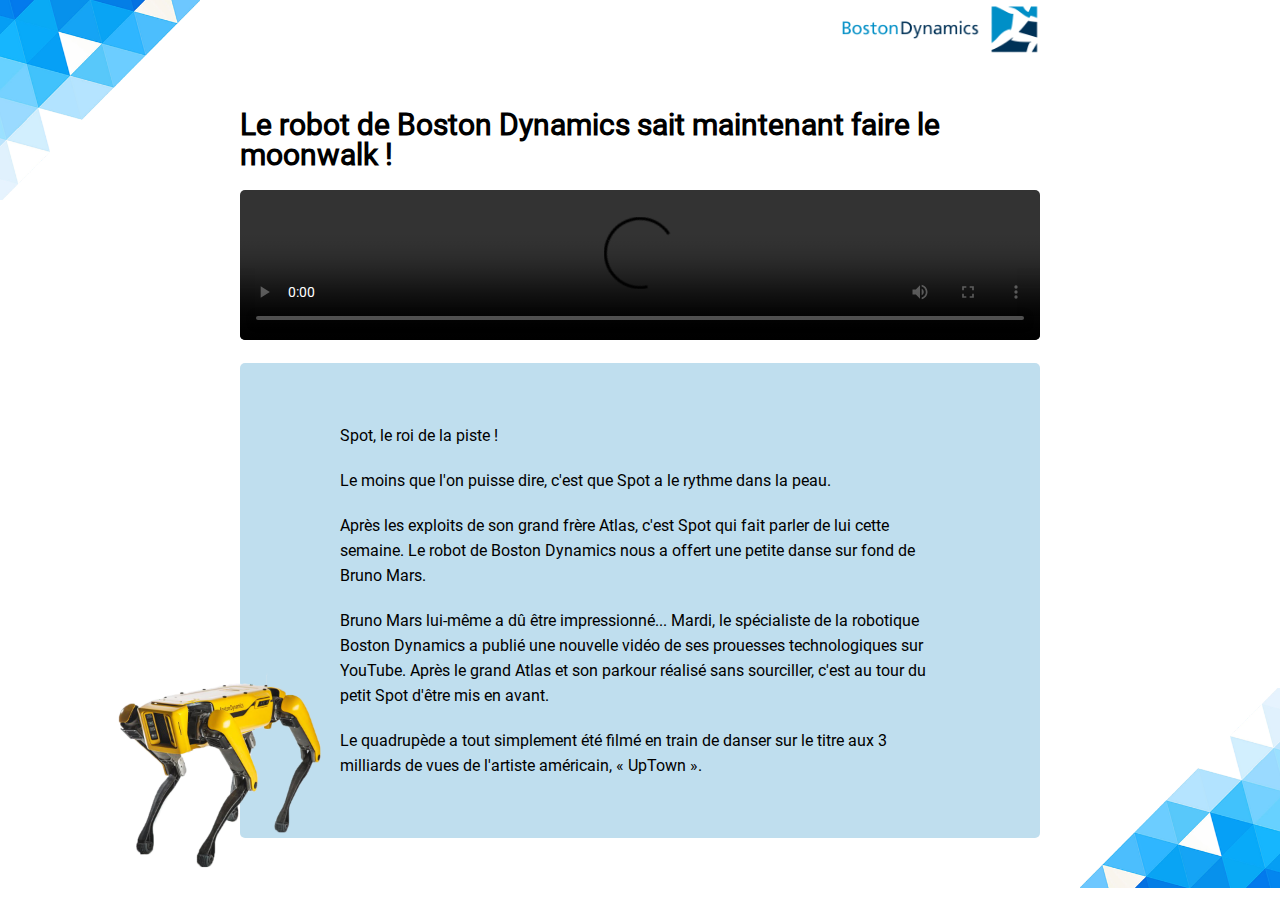
==== pages/article-1.html @ 6f1583e0 "maj toutes pages" ====
<!DOCTYPE html>
<html lang="fr">
<head>
	<meta charset="UTF-8">
	<meta name="viewport" content="width=device-width, initial-scale=1.0">
	<link rel="stylesheet" href ="../css/reset.css">
	<link rel="stylesheet" href ="../css/style.css">
	<link rel="icon" href="../images/favicon.png">
	<title>Le robot de Boston Dynamics sait maintenant faire le moonwalk ! | Boston Dynamics</title>
</head>
<body>

	<!-- HEADER -->
	<header class="article-header">
		<div class="center">
			<a href="/" class="logo"></a>
		</div>
	</header>

	<!-- MAIN -->
	<main class="article-main">
		<div class="center">
		<h1>Le robot de Boston Dynamics sait maintenant faire le moonwalk !</h1>
		<video src="../videos/spotmini.mp4" class="article-video" controls></video>
			<div class="article-content">
				<p>Spot, le roi de la piste !</p>
				<p>Le moins que l'on puisse dire, c'est que Spot a le rythme dans la peau.</p>
				<p>Après les exploits de son grand frère Atlas, c'est Spot qui fait parler de lui cette semaine. Le robot de Boston Dynamics nous a offert une petite danse sur fond de Bruno Mars.</p>
				<p>Bruno Mars lui-même a dû être impressionné... Mardi, le spécialiste de la robotique Boston Dynamics a publié une nouvelle vidéo de ses prouesses technologiques sur YouTube. Après le grand Atlas et son parkour réalisé sans sourciller, c'est au tour du petit Spot d'être mis en avant.</p>
				<p>Le quadrupède a tout simplement été filmé en train de danser sur le titre aux 3 milliards de vues de l'artiste américain, « UpTown ».</p>
				<div class="spotmini"></div>
			</div>
		</div>
	</main>
</body>
</html>
---- css/style.css ----
/*
* Created by Helium Team
* Date: 12/11/2018
*/
html, body {
	font-family: "Roboto", sans-serif;
}
* {
	box-sizing: border-box;
	list-style: none;
	text-decoration: none;
	color: #000;
}
@font-face {
	font-family: "Roboto";
	src: url("../font/Roboto-Regular.ttf"),
	url("../font/Roboto-Bold.ttf");
}
.center {
	width: 800px;
	max-width: 95%;
	margin: auto;
}
.centered {
	width: 1000px;
	max-width: 95%;
	margin: auto;
}

/* MAIN */
main {
	position: relative;
}
/*  HEADER *
.header {
	position: absolute;
	top: 0;
	height: 60px;
	width: 100%;
	z-index: 6;
}
.toggle {
	margin: 12.5px 0 0 12.5px;
	position: relative;
	height: 35px;
	width: 35px;
	border-radius: 5px;
}
.toggle i {
	width: 25px;
	left: 50%;
}
.toggle i,
.toggle i:before,
.toggle i:after  {
	content: '';
	position: absolute;
	transform: translate(-50%, -50%);
	top: 50%;
	height: 2px;
	background-color: #0A314F;
	left:
}
.toggle i:before  {
	top: 600%;
	width: 20px;
	left: 40%;
}
.toggle i:after {
	top: -500%;
	width: 30px;
	left: 60%;
}
/*
BANNER
*/

.banner {
	position: relative;
	width: 100%;
	height: 100vh;
	background-image: url(../images/RobotHome.jpg);
	background-position: center;
	background-repeat: no-repeat;
	background-size: cover;
}
.banner:before {
	content: '';
	position: absolute;
	width: 100%;
	height: 100%;
	background-color: rgba(255, 255, 255, .3);
}
.banner:after {
	content: '';
	position: absolute;
	transform: translate(-50%, -50%);
	top: 50%;
	left: 50%;
	width: 300px;
	height: 150px;
	background-image: url(../images/LogoBoston.png);
	background-position: center;
	background-repeat: no-repeat;
	background-size: cover;
}

/* PRODUCTS */
.products {
	position: relative;
}
.products h1 {
	color: #0A314F;
	font-weight: bold;
	text-transform: uppercase;
	font-size: 24px;
	text-align: center;
}
/**/
.product-list {
	position: relative;
	display: flex;
	flex-flow: wrap;
}
.product {
	position: relative;
	height: 100vh;
	width: 100%;
	z-index: -1;
}
.product:before,
.product:nth-child(2):before {
	content: '';
	position: absolute;
	transform: translate(-50%, -50%);
	top: 35%;
	left: 50%;
	width: 100%;
	height: 70%;
	background-color: rgba(10,49,79, 0.8);
}
.product:nth-child(2):before{
}
.product h1{
	position: absolute;
	transform: translate(-50%, -50%);
	top: 15%;
	left: 30%;
	color: #fff;
}
.product:nth-child(even) h1{
	color: #007CBB
}
.product .product-img,
.product:nth-child(2) .product-img
.produit:nth-child(3) .product-img{
	position: absolute;
	transform: translate(-50%, -50%);
	left: 50%;
	top: 50%;
	width: 200px;
	height: 200px;
	background-image: url(../images/spotmini.png);
	background-position: center;
	background-repeat: no-repeat;
	background-size: cover;
}
.product:nth-child(2) .product-img{
	height: 300px;
	background-image: url(../images/atlas.png);
}
.product:nth-child(3) .product-img{
	height: 300px;
	width: 250px;
	background-image: url(../images/handle.png);
}
.product-skill{
	position: relative;
	height: 100vh;
	margin: auto;
	width: 300px;
	/*background-color: yellow*/
}
.product-skill p,
.product-skill p:nth-child(2),
.product-skill p:nth-child(3){
	position: absolute;
	transform: translate(-50%, -50%);
	top: 25%;
	left: 80%;
	color: #000;
}
.product-skill p:nth-child(2){
	top: 30%;
	left: 20%;
}
.product-skill p:nth-child(3){
	top: 70%;
	left: 20%;
}
.product-skill p:before,
.product-skill p:nth-child(2):before,
.product-skill p:nth-child(3):before{
	content: '';
	position: absolute;
	transform: translate(-50%, -50%);
	top: 60px;
	left: 20%;
	height: 60px;
	width: 30px;
	border-top: none;
	border-right: 2px solid #000;
	border-bottom: 2px solid #000;
	border-left: none;

}
.product-skill p:nth-child(2):before{
	top: 20;
	left: 75%;
	border-top: none;
	border-right: none;
	border-bottom: 2px solid #000;
	border-left: 2px solid #000;
}
.product-skill p:nth-child(3):before{
	top: -50px;
	left: 75%;
	border-top: 2px solid #000;
	border-right: none;
	border-bottom: none;
	border-left: 2px solid #000;
}

.content{
	position: relative;
	display: flex;
	flex-flow: wrap;
	max-width: 95%;
}

/* ARTICLES */
.articles{
	position: relative;
	height: 100vh;
	width: 105.2%;
}
.articles:before{
	content: '';
	position: absolute;
	height: 70vh;
	width: 100%;
	bottom: 0;
	background-image: url(../images/article.png);
	background-position: center;
	background-repeat: no-repeat;
	background-size: cover;
	z-index: -1;
}
.articles-list{
	position: absolute;
	transform: translate(-50%, -50%);
	top: 50%;
	left: 50%;
	display: flex;
	justify-content: center;
	flex-flow: wrap;
}
.article{
	margin: 10px;
	width: 300px;
	height: 220px;
	border-radius: 5px;
	background-color: #0A314F;
}
.article .article-img,
.article:nth-child(2) .article-img{
	height: 170px;
	width: 100%;
	background-image: url(../images/article-1.jpg);
	background-position: center;
	background-repeat: no-repeat;
	background-size: cover;
	border-radius: 5px 5px 0 0;
}
.article:nth-child(2) .article-img{
	background-image: url(../images/article-2.jpg);
}
.article h1{
	color: #fff;
	text-align: center;
	line-height: 22.5px;
	font-weight: lighter;
}

/* */
.story{
	position: relative;
	height: 100vh;
	width: 105.2%;
	background-image: url(../images/story.jpg);
	background-position: center;
	background-repeat: no-repeat;
	background-size: cover;
	z-index: -1;
}
.story:before{
	content: '';
	position: absolute;
	width: 100%;
	height: 100%;
	background-color: rgba(0,0,0, .5);
	z-index: -1;
}
.story p{
	position: absolute;
	transform: translate(-50%, -50%);
	top: 50%;
	left: 50%;
	width: 300px;
	padding: 50px 20px;
	line-height: 25px;
	text-align: center;
	color: #fff;
}
.footer{
	padding: 20px;
	background-color: #0A314F;
}
.footer p{
	color: #fff;
	text-align: center;
}


/* product PAGE */
/* HEADER*/
.product-header {
	position: relative;
	height: 60px;
}
.product-header .logo {
	float: right;
	height: 60px;
	width: 200px;
	background-image: url(../images/logo.png);
	background-position: center;
	background-repeat: no-repeat;
	background-size: cover;
}
/* MAIN */
.product-main {
	position: relative;
	margin: 20px 0 40px 0;
}
.product-main h1 {
	font-size: 32px;
	color: #0A314F;
	font-weight: bold;
}
.product-container {
	display: flex;
	flex-flow: wrap;
	align-items: center;
	justify-content: space-around;
	margin-top: 20px;
}
.spotmini-img {
	width: 170px;
	height: 125px;
	background-image: url(../images/spotmini.png);
	background-position: center;
	background-repeat: no-repeat;
	background-size: cover;
}
.atlas-img {
	width: 150px;
	height: 200px;
	background-image: url(../images/atlas.png);
	background-position: center;
	background-repeat: no-repeat;
	background-size: cover;
}
.handle-img {
	width: 150px;
	height: 250px;
	background-image: url(../images/handle.png);
	background-position: center;
	background-repeat: no-repeat;
	background-size: cover;
}
.skill {
	margin-right: 50px;
	text-align: right;
}
.skill p {
	position: relative;
	margin: 30px 0px;
	color: #007CBB;
}
.skill p:before {
	content: '';
	position: absolute;
	transform: translate(-50%, -50%);
	top: 50%;
	left: 105px;
	height: 35px;
	width: 35px;
	background-image: url(../images/picto1.png);
	background-position: center;
	background-repeat: no-repeat;
	background-size: cover;
}
.skill p:nth-child(2):before {
	background-image: url(../images/picto2.png);
}
.skill p:nth-child(3):before {
	background-image: url(../images/picto3.png);
}
.skill p:nth-child(4):before {
	background-image: url(../images/picto4.png);
}
.skill p:nth-child(5):before {
	background-image: url(../images/picto5.png);
}
.skill p:nth-child(6):before {
	background-image: url(../images/picto6.png);
}
/* */
.skill-s p:after,
.skill-a p:after,
.skill-h p:after {
	content: '';
	position: absolute;
	transform: translate(-50%, -50%);
	top: 150%;
	right: -150px;
	color: rgba(0,0,0, .5);
	font-weight: bold;
	font-size: 12px;
	text-align: right;
	width: 300px;
}
/* */
.skill-s p:nth-child(1):after {
	content: '0.84m';
}
.skill-s p:nth-child(2):after {
	content: '30kg';
}
.skill-s p:nth-child(3):after {
	content: '14kg';
}
.skill-s p:nth-child(4):after {
	content: 'Batterie';
}
.skill-s p:nth-child(5):after {
	content: 'Eléctrique';
}
.skill-s p:nth-child(6):after {
	content: '3D vision système';
}
/* */
.skill-a p:nth-child(1):after {
	content: '1.5m';
}
.skill-a p:nth-child(2):after {
	content: '75kg';
}
.skill-a p:nth-child(3):after {
	content: '11kg';
}
.skill-a p:nth-child(4):after {
	content: 'Batterie';
}
.skill-a p:nth-child(5):after {
	content: 'Hydraulique';
}
.skill-a p:nth-child(6):after {
	content: 'LiDAR et vision stéréo';
}
/* */
.skill-h p:nth-child(1):after {
	content: '2m';
}
.skill-h p:nth-child(2):after {
	content: '105kg';
}
.skill-h p:nth-child(3):after {
	content: '45kg';
}
.skill-h p:nth-child(4):after {
	content: 'Batterie';
}
.skill-h p:nth-child(5):after {
	content: 'Hydraulique';
}
.skill-h p:nth-child(6):after {
	content: 'Caméra de profondeur';
}
/* */
.product-content {
	margin: 20px 0 20px 0;
}
.product-content p {
	line-height: 25px;
	padding: 6px 0;
}
/*A revoir*/
.produit-prev,
.product-next {
	position: relative;
	width: 100px;
	height: 20px;
	background-color: red;
}
.product-next:before {
	content: '';
	float: right;
	width: 35px;
	height: 25px;
	background-image: url(../images/nextRLogo.png);
	background-position: center;
	background-repeat: no-repeat;
	background-size: cover;
}
.product-prev:before {
	content: '';
	float: left;
	transform: rotate(180deg);
	width: 35px;
	height: 25px;
	background-image: url(../images/nextRLogo.png);
	background-position: center;
	background-repeat: no-repeat;
	background-size: cover;
}
.product-footer {
	text-align: center;
	padding: 20px;
	background-color: rgba(0,124,187, 1);
}
.product-footer p {
		color: #fff;
}

/*
ARTICLE PAGE
*/
/* HEADER */
.article-header {
	position: relative;
	height: 60px;
}
.article-header .logo {
	float: right;
	width: 200px;
	height: 60px;
	background-image: url(../images/logo.png);
	background-position: center;
	background-repeat: no-repeat;
	background-size: cover;
}
/* MAIN */
.article-main {
	position: relative;
	padding: 50px 0;
}
.article-main:before,
.article-main:after {
	content: '';
	position: absolute;
	width: 100px;
	height: 100px;
	background-image: url(../images/angle.png);
	background-position: center;
	background-repeat: no-repeat;
	background-size: cover;
	z-index: -1;
}
.article-main:before {
	top: -60px;
	left: 0;
	transform: rotate(180deg);
}
.article-main:after {
	bottom: 0;
	right: 0;
}
.article-main h1 {
	font-size: 30px;
	font-weight: bold;
}
/* VIDEO */
.article-video {
	width: 100%;
	margin: 20px 0;
	border-radius: 5px;
}
/* CONTENT */
.article-content p {
	line-height: 25px;
	padding: 10px 0;
}

/* DESKTOP */
@media screen and (min-width: 1024px)  {
	/* INDEX */
	.content{
		flex-flow: row;
	}






	/* PRODUCT PAGE */
	.product-main:before {
		content: '';
		position: absolute;
		left: 0;
		top: -160px;
		width: 300px;
		height: 150%;
		opacity: .6;
		background-image: url(../images/p-bg.png);
		background-position: center;
		background-repeat: no-repeat;
		background-size: cover;
		z-index: -1;
	}
	.product-main h1 {
		text-align: center;
	}
	.product-bars {
		position: relative;
		display: flex;
		align-items: center;
		justify-content: space-between;
		margin: 100px auto;
	}
	.product-bars:before {
		content: '';
		position: absolute;
		transform: translate(-50%, -50%);
		top: 50%;
		left: 50%;
		height: 10px;
		width: 95%;
		background-color: #0A314F;
		z-index: -1;
		border-radius: 30px;
	}
	.p-img-bars-s,
	.p-img-bars-a,
	.p-img-bars-h {
		position: relative;
		height: 50px;
		width: 50px;
		background-color: rgba(255,255,255, .75);
		box-shadow: 0px 0px 50px 50px rgba(255,255,255, .75);
	}
	.p-img-bars-s:before,
	.p-img-bars-s:nth-child(2):before,
	.p-img-bars-s:nth-child(3):before,
	.p-img-bars-a:before,
	.p-img-bars-a:nth-child(2):before,
	.p-img-bars-a:nth-child(3):before,
	.p-img-bars-h:before,
	.p-img-bars-h:nth-child(2):before,
	.p-img-bars-h:nth-child(3):before {
		content: '';
		position: absolute;
		transform: translate(-50%, -50%);
		top: 50%;
		left: 50%;
		width: 100px;
		height: 150px;
		background-position: center;
		background-repeat: no-repeat;
		background-size: cover;
	}
	/* */

	.p-img-bars-s:nth-child(1):before {
		background-image: url(../images/handle.png);
	}
	.p-img-bars-s:nth-child(2):before {
		width: 170px;
		background-image: url(../images/spotmini.png);
		height: 125px;
	}
	.p-img-bars-s:nth-child(3):before {
		height: 150px;
		background-image: url(../images/atlas.png);
	}

	/* */
	.p-img-bars-a:nth-child(1):before {
		width: 170px;
		height: 125px;
		background-image: url(../images/spotmini.png);
	}
	.p-img-bars-a:nth-child(2):before {
		width: 100px;
		height: 150px;
		background-image: url(../images/atlas.png);
	}
	.p-img-bars-a:nth-child(3):before {
		height: 100px;
		background-image: url(../images/handle.png);
	}

	/* */
	.p-img-bars-h:nth-child(1):before {
		background-image: url(../images/atlas.png);
	}
	.p-img-bars-h:nth-child(2):before {
		width: 100px;
		height: 150px;
		background-image: url(../images/handle.png);
	}
	.p-img-bars-h:nth-child(3):before {
		height: 100px;
		background-image: url(../images/spotmini.png);
	}

	/**/
	.product-bars .active {
		transition: all .3s ease-in-out;
	}
	.product-bars .active:hover {
		transform: scale(1.2);
	}
	.product-container {
		justify-content: space-between;
		flex-flow: row;
	}
	.skill {
		text-align: left;
	}
	.skill p {
		margin: 30px 0 30px 100px;
	}
	.skill p:before {
		left: -30px;
	}
	.skill p:after {
		text-align: left;
		right: -375px;
	}
	.product-content {
		width: 550px;
	}
	.product-prev,
	.product-next {
		display: none;
	}
	.product-footer {
		padding: 35px;
	}

	/* ARTICLE PAGE */
	.article-content {
		background-color: rgba(0,124,187, .25);
		padding: 50px 100px;
		width: 800px;
		border-radius: 5px;
	}
	.article-main:before,
	.article-main:after {
		width: 200px;
		height: 200px;
	}
	.article-main .title {
		font-size: 40px;
	}
	.article-content {
		position: relative;
	}
	.article-content .spotmini {
		position: absolute;
		bottom: -35px;
		left: -150px;
		width: 250px;
		height: 200px;
		background-image: url(../images/spotmini.png);
		background-position: center;
		background-repeat: no-repeat;
		background-size: cover;
	}
	.article-content .atlas {
		content: '';
		position: absolute;
		bottom: -30px;
		left: -100px;
		width: 200px;
		height: 300px;
		background-image: url(../images/atlas.png);
		background-position: center;
		background-repeat: no-repeat;
		background-size: cover;
	}
}
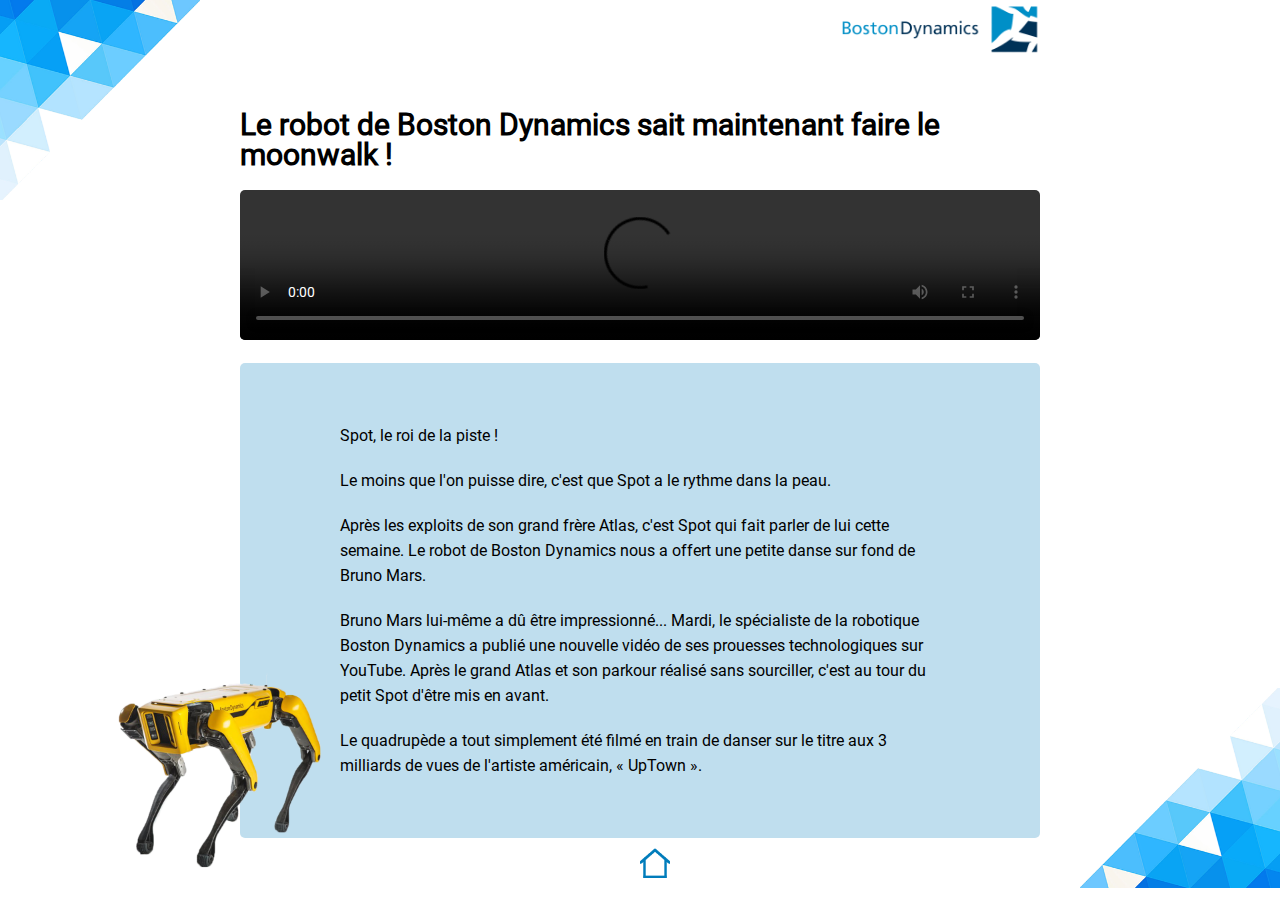
==== commit 3010bc9c: "burger" ====
--- a/pages/article-1.html
+++ b/pages/article-1.html
@@ -13,7 +13,7 @@
 	<!-- HEADER -->
 	<header class="article-header">
 		<div class="center">
-			<a href="/" class="logo"></a>
+			<a href="../index.html" class="logo"></a>
 		</div>
 	</header>
 
@@ -31,6 +31,7 @@
 				<div class="spotmini"></div>
 			</div>
 		</div>
+		<a href="../index.html" class="maison-home"></a>
 	</main>
 </body>
 </html>
--- a/css/style.css
+++ b/css/style.css
@@ -28,49 +28,117 @@
 }
 
 /* MAIN */
-main {
-	position: relative;
-}
-/*  HEADER *
-.header {
-	position: absolute;
-	top: 0;
-	height: 60px;
-	width: 100%;
-	z-index: 6;
-}
-.toggle {
-	margin: 12.5px 0 0 12.5px;
-	position: relative;
-	height: 35px;
-	width: 35px;
-	border-radius: 5px;
-}
-.toggle i {
-	width: 25px;
-	left: 50%;
-}
-.toggle i,
-.toggle i:before,
-.toggle i:after  {
-	content: '';
-	position: absolute;
-	transform: translate(-50%, -50%);
-	top: 50%;
-	height: 2px;
+
+/* barre du burger menu */
+nav {
+  position: fixed;
+  bottom: 15px;
+  left: 15px;
+  background-color: none;
+  height: 50px;
+  width: 50px;
+  border-radius: 50%;
+  overflow: hidden;
+  transition: height 0.5s, width 0.5s, left 0.5s, bottom 0.5s, border-radius 0.3s;
+}
+
+nav.is-open {
+  height: 100vh;
+  width: 100vw;
+  border-radius: 0;
+  left: 0;
+  bottom: 0;
 	background-color: #0A314F;
-	left:
-}
-.toggle i:before  {
-	top: 600%;
-	width: 20px;
-	left: 40%;
-}
-.toggle i:after {
-	top: -500%;
-	width: 30px;
-	left: 60%;
-}
+}
+
+.open {
+  display: flex;
+  justify-content: center;
+  align-items: center;
+  position: fixed;
+  bottom: 15px;
+  left: 15px;
+  height: 50px;
+  width: 50px;
+  border-radius: 50%;
+  cursor: pointer;
+}
+
+.open-icon {
+  transition: background-color 0.3s;
+}
+
+.open-icon,
+.open-icon::before,
+.open-icon::after {
+  width: 30px;
+  height: 4px;
+  background: black;
+}
+
+.open-icon::before,
+.open-icon::after {
+  content: '';
+  display: block;
+  transition: transform 0.3s;
+}
+
+.open-icon::before {
+  transform: translateY(-8px);
+}
+
+.open-icon::after {
+  transform: translateY(4px);
+}
+
+nav.is-open .open-icon {
+  background-color: transparent;
+}
+
+nav.is-open .open-icon::before {
+  transform: translateY(2px) rotate(45deg);
+}
+
+nav.is-open .open-icon::after {
+  transform: translateY(-2px) rotate(-45deg);
+}
+
+ul {
+  position: fixed;
+  top: 0;
+  left: 0;
+  display: flex;
+  flex-direction: column;
+  align-items: center;
+  justify-content: center;
+  height: 100vh;
+  width: 100vw;
+  transform: translate(calc(-50vw + 40px), calc(50vh - 40px)) scale(0);
+  opacity: 0;
+  transition: transform 0.5s, opacity 0.3s;
+}
+
+nav.is-open ul {
+  transform: none;
+  opacity: 1;
+}
+
+nav:not(.is-open) ul {
+  pointer-events: none;
+}
+
+li {
+	margin-top: 80px;
+  font-size: 20px;
+  text-transform: uppercase;
+  font-family: Helvetica;
+	color: white;
+}
+
+li:not(:last-child) {
+  margin-bottom: 20px;
+}
+
 /*
 BANNER
 */
@@ -83,6 +151,7 @@
 	background-position: center;
 	background-repeat: no-repeat;
 	background-size: cover;
+	z-index:-1;
 }
 .banner:before {
 	content: '';
@@ -90,6 +159,7 @@
 	width: 100%;
 	height: 100%;
 	background-color: rgba(255, 255, 255, .3);
+	z-index:-1;
 }
 .banner:after {
 	content: '';
@@ -523,6 +593,7 @@
 	background-repeat: no-repeat;
 	background-size: cover;
 }
+
 .product-prev:before {
 	content: '';
 	float: left;
@@ -801,4 +872,22 @@
 		background-repeat: no-repeat;
 		background-size: cover;
 	}
-}
+
+	.maison-home {
+		cursor: pointer;
+		content: '';
+		position: absolute;
+		bottom: 10px;
+		left: 50%;
+		width: 30px;
+		height: 30px;
+		background-image: url(../images/Picto_maison.png);
+		background-position: center;
+		background-repeat: no-repeat;
+		background-size: cover;
+	}
+
+
+
+
+}
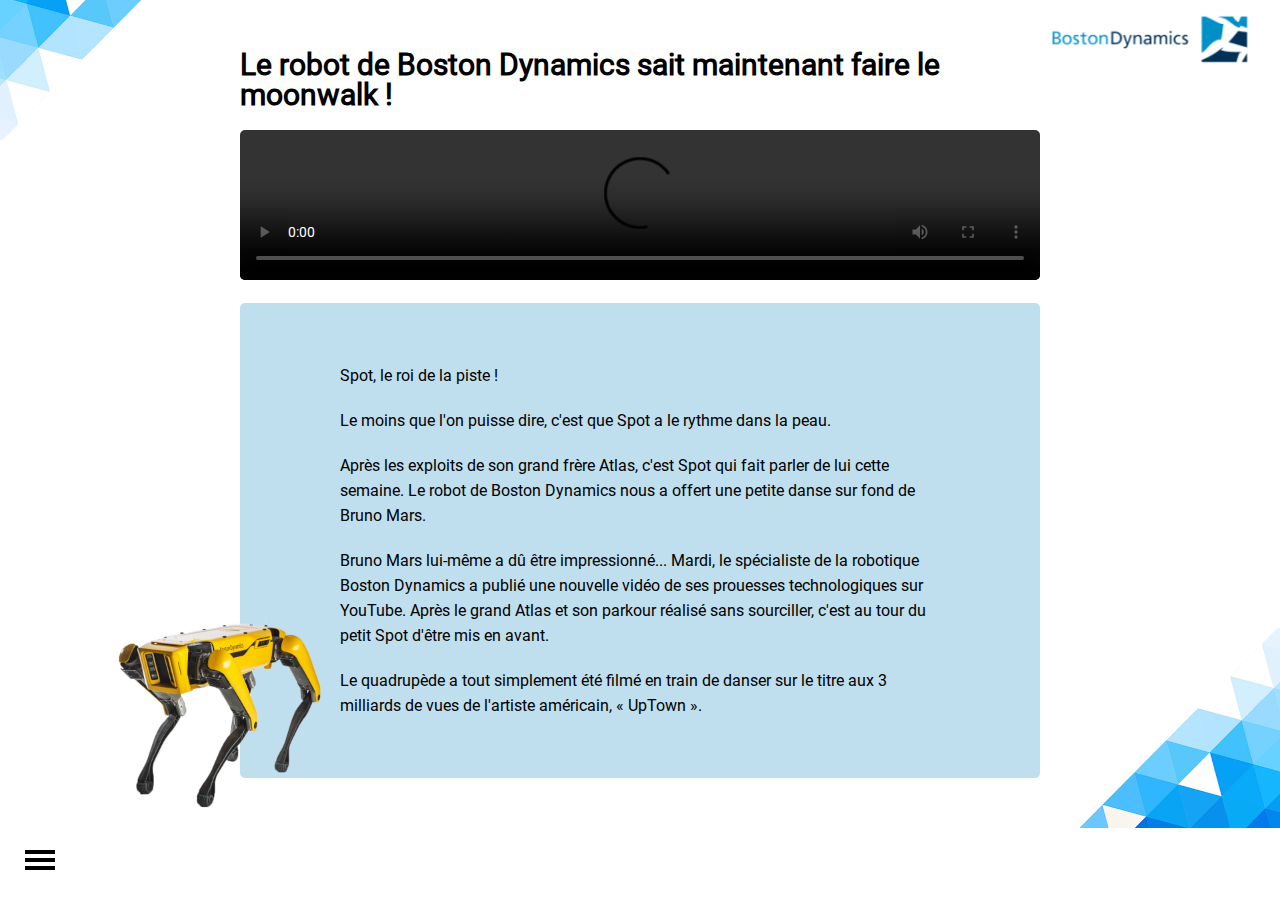
==== commit dc33b5a2: "burger" ====
--- a/pages/article-1.html
+++ b/pages/article-1.html
@@ -5,16 +5,26 @@
 	<meta name="viewport" content="width=device-width, initial-scale=1.0">
 	<link rel="stylesheet" href ="../css/reset.css">
 	<link rel="stylesheet" href ="../css/style.css">
+	<script defer type="text/javascript" src="../javascript/source.js"></script>
 	<link rel="icon" href="../images/favicon.png">
 	<title>Le robot de Boston Dynamics sait maintenant faire le moonwalk ! | Boston Dynamics</title>
 </head>
 <body>
 
-	<!-- HEADER -->
-	<header class="article-header">
-		<div class="center">
-			<a href="../index.html" class="logo"></a>
-		</div>
+	<!--  HEADER -->
+	<nav id="nav">
+	  <ul>
+	    <li><a href="../index.html">Accueil</a></li>
+		  <li><a href="../index.html">Produits</a></li>
+		  <li><a href="../index.html">Articles</a></li>
+	  </ul>
+	  <div class="open" id="open">
+	    <div class="open-icon"></div>
+	  </div>
+	</nav>
+
+	<header>
+		<a href="../index.html" class="logo"></a>
 	</header>
 
 	<!-- MAIN -->
@@ -31,7 +41,8 @@
 				<div class="spotmini"></div>
 			</div>
 		</div>
-		<a href="../index.html" class="maison-home"></a>
+
 	</main>
+	<a href="../index.html" class="maison-home"></a>
 </body>
 </html>
--- a/css/style.css
+++ b/css/style.css
@@ -4,6 +4,7 @@
 */
 html, body {
 	font-family: "Roboto", sans-serif;
+	overflow-x: hidden;
 }
 * {
 	box-sizing: border-box;
@@ -25,6 +26,10 @@
 	width: 1000px;
 	max-width: 95%;
 	margin: auto;
+}
+
+.banner-video {
+	display: none;
 }
 
 /* MAIN */
@@ -43,14 +48,18 @@
 }
 
 nav.is-open {
+	z-index: 1;
   height: 100vh;
   width: 100vw;
   border-radius: 0;
   left: 0;
   bottom: 0;
+
 	background-color: #0A314F;
 }
-
+a {
+	color: white;
+}
 .open {
   display: flex;
   justify-content: center;
@@ -121,6 +130,7 @@
 nav.is-open ul {
   transform: none;
   opacity: 1;
+
 }
 
 nav:not(.is-open) ul {
@@ -133,11 +143,15 @@
   text-transform: uppercase;
   font-family: Helvetica;
 	color: white;
+	cursor: pointer;
 }
 
 li:not(:last-child) {
   margin-bottom: 20px;
 }
+
+
+
 
 /*
 BANNER
@@ -147,19 +161,23 @@
 	position: relative;
 	width: 100%;
 	height: 100vh;
-	background-image: url(../images/RobotHome.jpg);
+	background-image: url(../images/banner.png);
 	background-position: center;
 	background-repeat: no-repeat;
 	background-size: cover;
 	z-index:-1;
 }
+
 .banner:before {
 	content: '';
 	position: absolute;
+	transform: translate(-50%, -50%);
+	top: 50%;
+	left: 50%;
 	width: 100%;
 	height: 100%;
+	z-index: -1;
 	background-color: rgba(255, 255, 255, .3);
-	z-index:-1;
 }
 .banner:after {
 	content: '';
@@ -175,11 +193,12 @@
 	background-size: cover;
 }
 
+
 /* PRODUCTS */
 .products {
 	position: relative;
 }
-.products h1 {
+.products .title {
 	color: #0A314F;
 	font-weight: bold;
 	text-transform: uppercase;
@@ -187,7 +206,7 @@
 	text-align: center;
 }
 /**/
-.product-list {
+.products-list {
 	position: relative;
 	display: flex;
 	flex-flow: wrap;
@@ -196,20 +215,21 @@
 	position: relative;
 	height: 100vh;
 	width: 100%;
-	z-index: -1;
+
 }
 .product:before,
 .product:nth-child(2):before {
 	content: '';
 	position: absolute;
 	transform: translate(-50%, -50%);
-	top: 35%;
+	top: 30%;
 	left: 50%;
 	width: 100%;
-	height: 70%;
-	background-color: rgba(10,49,79, 0.8);
+	height: 60%;
+	background-color: #0A314F;
 }
 .product:nth-child(2):before{
+	top: 70%;
 }
 .product h1{
 	position: absolute;
@@ -305,14 +325,14 @@
 	position: relative;
 	display: flex;
 	flex-flow: wrap;
-	max-width: 95%;
 }
 
 /* ARTICLES */
 .articles{
 	position: relative;
 	height: 100vh;
-	width: 105.2%;
+	width: 100%;
+	z-index: 6;
 }
 .articles:before{
 	content: '';
@@ -404,12 +424,10 @@
 
 /* product PAGE */
 /* HEADER*/
-.product-header {
-	position: relative;
-	height: 60px;
-}
-.product-header .logo {
-	float: right;
+.logo {
+	position: absolute;
+	top: 10px;
+	right: 30px;
 	height: 60px;
 	width: 200px;
 	background-image: url(../images/logo.png);
@@ -420,7 +438,8 @@
 /* MAIN */
 .product-main {
 	position: relative;
-	margin: 20px 0 40px 0;
+	margin: 50px 0 100px 0;
+
 }
 .product-main h1 {
 	font-size: 32px;
@@ -432,7 +451,7 @@
 	flex-flow: wrap;
 	align-items: center;
 	justify-content: space-around;
-	margin-top: 20px;
+	margin: 50px 0 20px 0;
 }
 .spotmini-img {
 	width: 170px;
@@ -635,6 +654,7 @@
 .article-main {
 	position: relative;
 	padding: 50px 0;
+	z-index: -1;
 }
 .article-main:before,
 .article-main:after {
@@ -676,23 +696,140 @@
 /* DESKTOP */
 @media screen and (min-width: 1024px)  {
 	/* INDEX */
+	.banner-video{
+		position: relative;
+		display: block;
+		height: 100vh;
+	}
+	/* .banner-video:before{
+		content: '';
+		position: absolute;
+		transform: translate(-50%, -50%);
+		top: 50%;
+		left: 50%;
+		width: 100%;
+		height: 100%;
+		background-color: rgba(0,0,0, .6);
+	} */
+	.banner-video video{
+		width: 100%;
+		position: relative;
+		height: 100%;
+		transform: scaleX(1.2) scaleY(1.25);
+		z-index: -1;
+	}
+	.banner{
+		display: none;
+	}
+	/* PRODUCTS */
+	.products .title{
+		display: none;
+	}
+	.products-list{
+		flex-flow: row;
+	}
+	.product:before,
+	.product:nth-child(2):before {
+		background-color: #fff;
+	}
+	.product {
+		position: relative;
+	}
+	.product h1,
+	.product:nth-child(even) h1{
+		top: 80%;
+		left: 50%;
+		color: #fff;
+	}
+	.product-img:hover + .product-skill {
+		transform: scaleX(1)
+	}
+	.product-skill{
+		transform: scale(0);
+	}
+	.product:nth-child(1):before,
+	.product:nth-child(2):before,
+	.product:nth-child(3):before {
+		content: '';
+		position: absolute;
+		transform: translate(-50%, -50%);
+		top: 50%;
+		left: 50%;
+		height: 100%;
+		background-color: #0A314F;
+		opacity: 0;
+	}
+	.product:hover + .product:before {
+		opacity: 1;
+	}
+	.product:hover + h1{
+		color: #fff;
+	}
+	.product-img:hover + .product-skill p {
+		color: #fff;
+	}
+	.product-img:hover + .product-skill p:before,
+	.product-img:hover + .product-skill p:nth-child(2):before,
+	.product-img:hover + .product-skill p:nth-child(3):before{
+		border-top: none;
+		border-right: 2px solid #fff;
+		border-bottom: 2px solid #fff;
+		border-left: none;
+		}
+	.product-img:hover + .product-skill p:nth-child(2):before{
+		border-top: none;
+		border-right: none;
+		border-bottom: 2px solid #fff;
+		border-left: 2px solid #fff;
+	}
+	.product-img:hover + .product-skill p:nth-child(3):before{
+		border-top: 2px solid #fff;
+		border-right: none;
+		border-bottom: none;
+		border-left: 2px solid #fff;
+	}
 	.content{
-		flex-flow: row;
-	}
-
-
-
-
-
+		flex-flow: row ;
+		flex-direction: row-reverse;
+		height: 100vh;
+		width: 100%;
+	}
+	.content-bg{
+		position: absolute;
+		height: 100vh;
+		width: 100%;
+		z-index: -1;
+		background-image: url(../images/article.png);
+		background-position: center;
+		background-repeat: no-repeat;
+		background-size: cover;
+	}
+	.articles:before{
+		background: none;
+	}
+	.story{
+		background: none;
+	}
+	.story:before{
+		background: none;
+	}
+	.story p{
+		color: #0A314F;
+		padding: 20px 40px;
+		text-align: left;
+		border: 1.5px solid #0A314F;
+		border-radius: 5px;
+		background-color: rgba(255,255,255, .8);
+	}
 
 	/* PRODUCT PAGE */
 	.product-main:before {
 		content: '';
 		position: absolute;
 		left: 0;
-		top: -160px;
+		top: -250px;
 		width: 300px;
-		height: 150%;
+		height: 170%;
 		opacity: .6;
 		background-image: url(../images/p-bg.png);
 		background-position: center;
@@ -708,7 +845,7 @@
 		display: flex;
 		align-items: center;
 		justify-content: space-between;
-		margin: 100px auto;
+		margin: 250px auto 100px auto;
 	}
 	.product-bars:before {
 		content: '';
@@ -872,22 +1009,4 @@
 		background-repeat: no-repeat;
 		background-size: cover;
 	}
-
-	.maison-home {
-		cursor: pointer;
-		content: '';
-		position: absolute;
-		bottom: 10px;
-		left: 50%;
-		width: 30px;
-		height: 30px;
-		background-image: url(../images/Picto_maison.png);
-		background-position: center;
-		background-repeat: no-repeat;
-		background-size: cover;
-	}
-
-
-
-
-}
+}
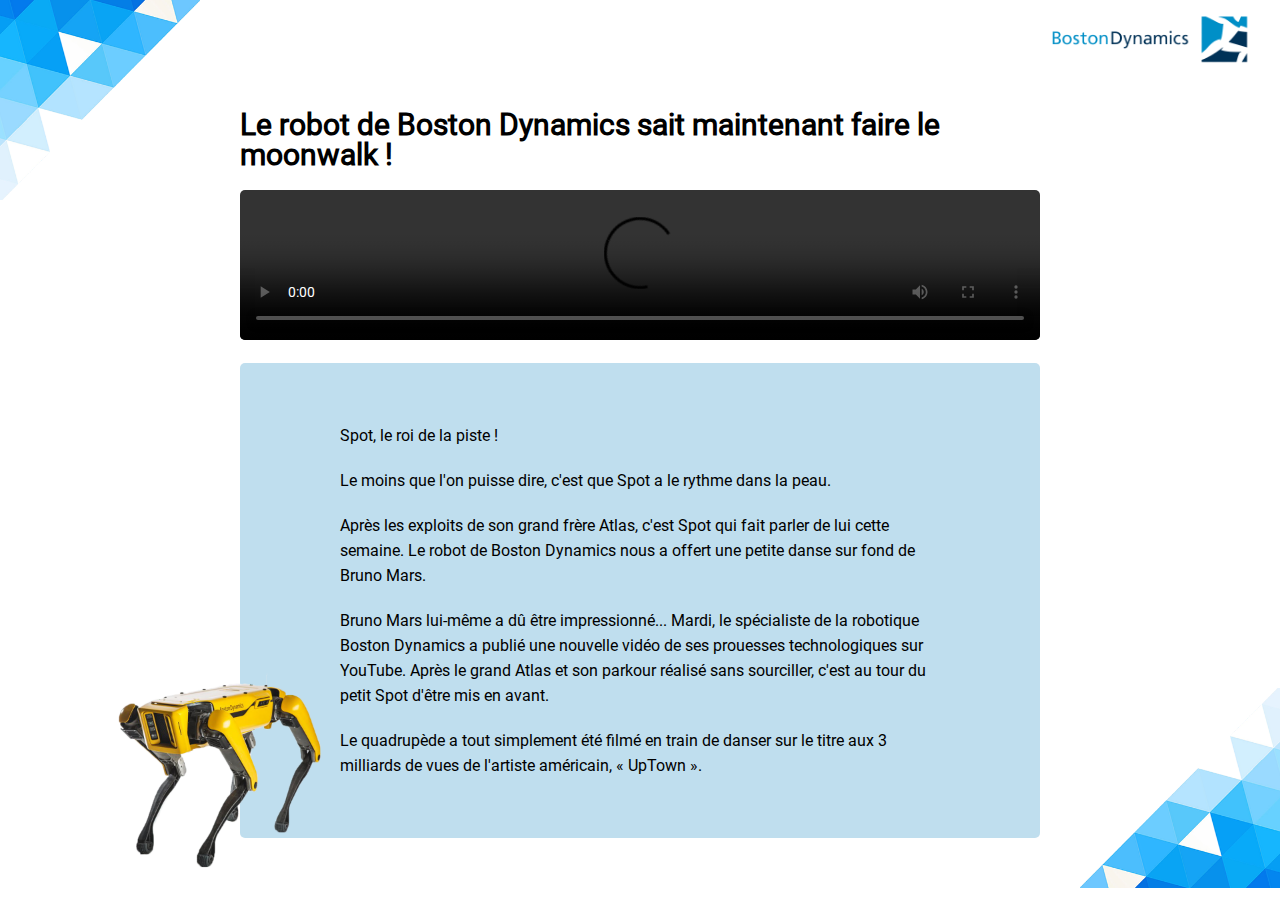
==== commit 9c215bab: "burger" ====
--- a/pages/article-1.html
+++ b/pages/article-1.html
@@ -12,7 +12,7 @@
 <body>
 
 	<!--  HEADER -->
-	<nav id="nav">
+	<!-- <nav id="nav">
 	  <ul>
 	    <li><a href="../index.html">Accueil</a></li>
 		  <li><a href="../index.html">Produits</a></li>
@@ -21,9 +21,9 @@
 	  <div class="open" id="open">
 	    <div class="open-icon"></div>
 	  </div>
-	</nav>
+	</nav> -->
 
-	<header>
+	<header class="article-header">
 		<a href="../index.html" class="logo"></a>
 	</header>
 
--- a/css/style.css
+++ b/css/style.css
@@ -71,6 +71,7 @@
   width: 50px;
   border-radius: 50%;
   cursor: pointer;
+	z-index: 6;
 }
 
 .open-icon {
@@ -210,14 +211,34 @@
 	position: relative;
 	display: flex;
 	flex-flow: wrap;
+	justify-content: space-around;
+	margin: 300px auto 150px auto;
+	align-items: center;
 }
 .product {
-	position: relative;
-	height: 100vh;
-	width: 100%;
-
-}
-.product:before,
+	display: inline-block;
+	position: relative;
+	width: 300px;
+	height: 300px;
+	background-image: url(../images/spotmini.png);
+	background-position: center;
+	background-repeat: no-repeat;
+	background-size: cover;
+	transition: all .5s ease-in-out;
+}
+.product:nth-child(2) {
+	height: 450px;
+	background-image: url(../images/atlas.png);
+}
+.product:nth-child(3) {
+	height: 450px;
+	background-image: url(../images/handle.png);
+}
+.product:hover{
+	transform: scale(1.2);
+}
+
+/* .product:before,
 .product:nth-child(2):before {
 	content: '';
 	position: absolute;
@@ -269,7 +290,7 @@
 	height: 100vh;
 	margin: auto;
 	width: 300px;
-	/*background-color: yellow*/
+	/*background-color: yellow
 }
 .product-skill p,
 .product-skill p:nth-child(2),
@@ -319,7 +340,7 @@
 	border-right: none;
 	border-bottom: none;
 	border-left: 2px solid #000;
-}
+} */
 
 .content{
 	position: relative;
@@ -654,7 +675,7 @@
 .article-main {
 	position: relative;
 	padding: 50px 0;
-	z-index: -1;
+	z-index: ;
 }
 .article-main:before,
 .article-main:after {
@@ -700,6 +721,7 @@
 		position: relative;
 		display: block;
 		height: 100vh;
+		z-index: -1;
 	}
 	/* .banner-video:before{
 		content: '';
@@ -739,7 +761,7 @@
 	.product:nth-child(even) h1{
 		top: 80%;
 		left: 50%;
-		color: #fff;
+		color: #000;
 	}
 	.product-img:hover + .product-skill {
 		transform: scaleX(1)
@@ -750,16 +772,9 @@
 	.product:nth-child(1):before,
 	.product:nth-child(2):before,
 	.product:nth-child(3):before {
-		content: '';
-		position: absolute;
-		transform: translate(-50%, -50%);
-		top: 50%;
-		left: 50%;
-		height: 100%;
-		background-color: #0A314F;
-		opacity: 0;
-	}
-	.product:hover + .product:before {
+		background: none;
+	}
+	/* .product:hover + .product:before {
 		opacity: 1;
 	}
 	.product:hover + h1{
@@ -767,8 +782,8 @@
 	}
 	.product-img:hover + .product-skill p {
 		color: #fff;
-	}
-	.product-img:hover + .product-skill p:before,
+	} */
+	/* .product-img:hover + .product-skill p:before,
 	.product-img:hover + .product-skill p:nth-child(2):before,
 	.product-img:hover + .product-skill p:nth-child(3):before{
 		border-top: none;
@@ -787,7 +802,7 @@
 		border-right: none;
 		border-bottom: none;
 		border-left: 2px solid #fff;
-	}
+	} */
 	.content{
 		flex-flow: row ;
 		flex-direction: row-reverse;
@@ -806,6 +821,18 @@
 	}
 	.articles:before{
 		background: none;
+	}
+	.article{
+		width: 500px;
+		height: 350px;
+	}
+	.article .article-img,
+	.article:nth-child(2) .article-img{
+		height: 300px;
+		width: 100%;
+	}
+	.article h1{
+		line-height: 50px;
 	}
 	.story{
 		background: none;
